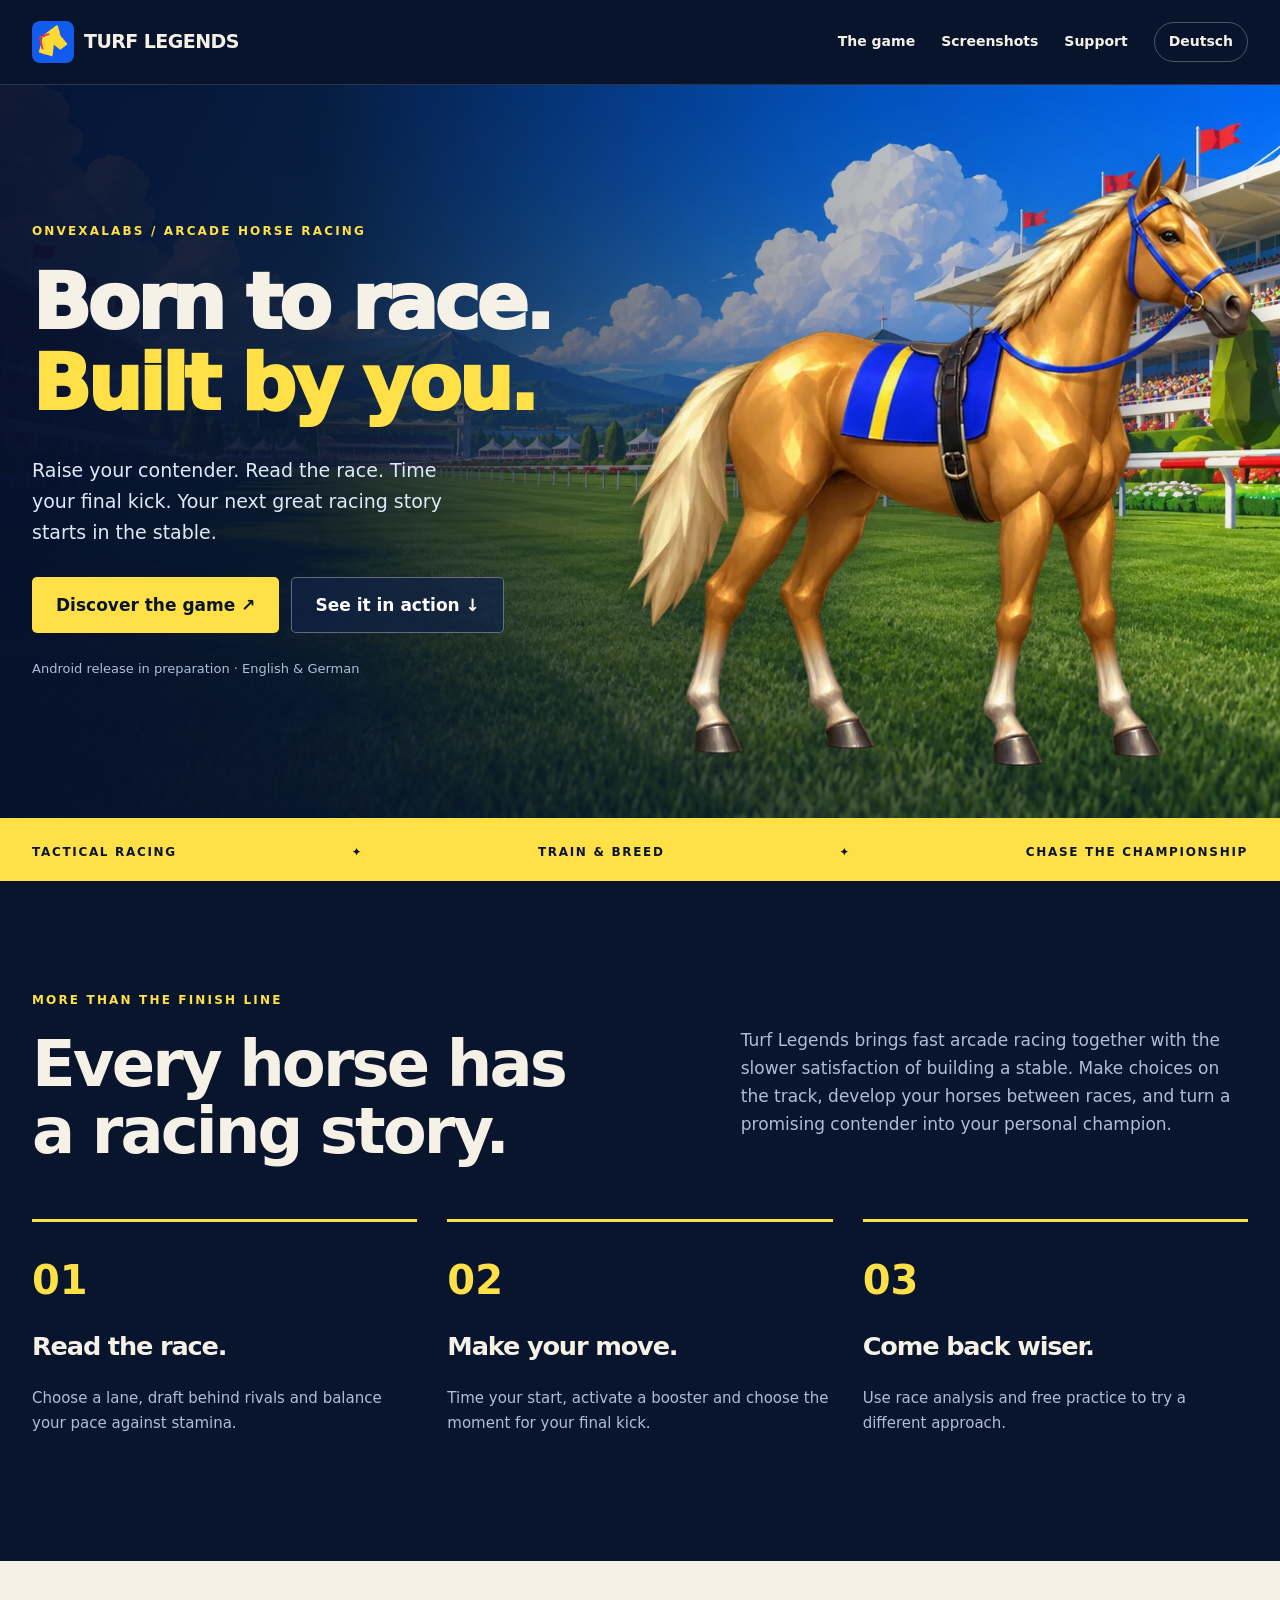
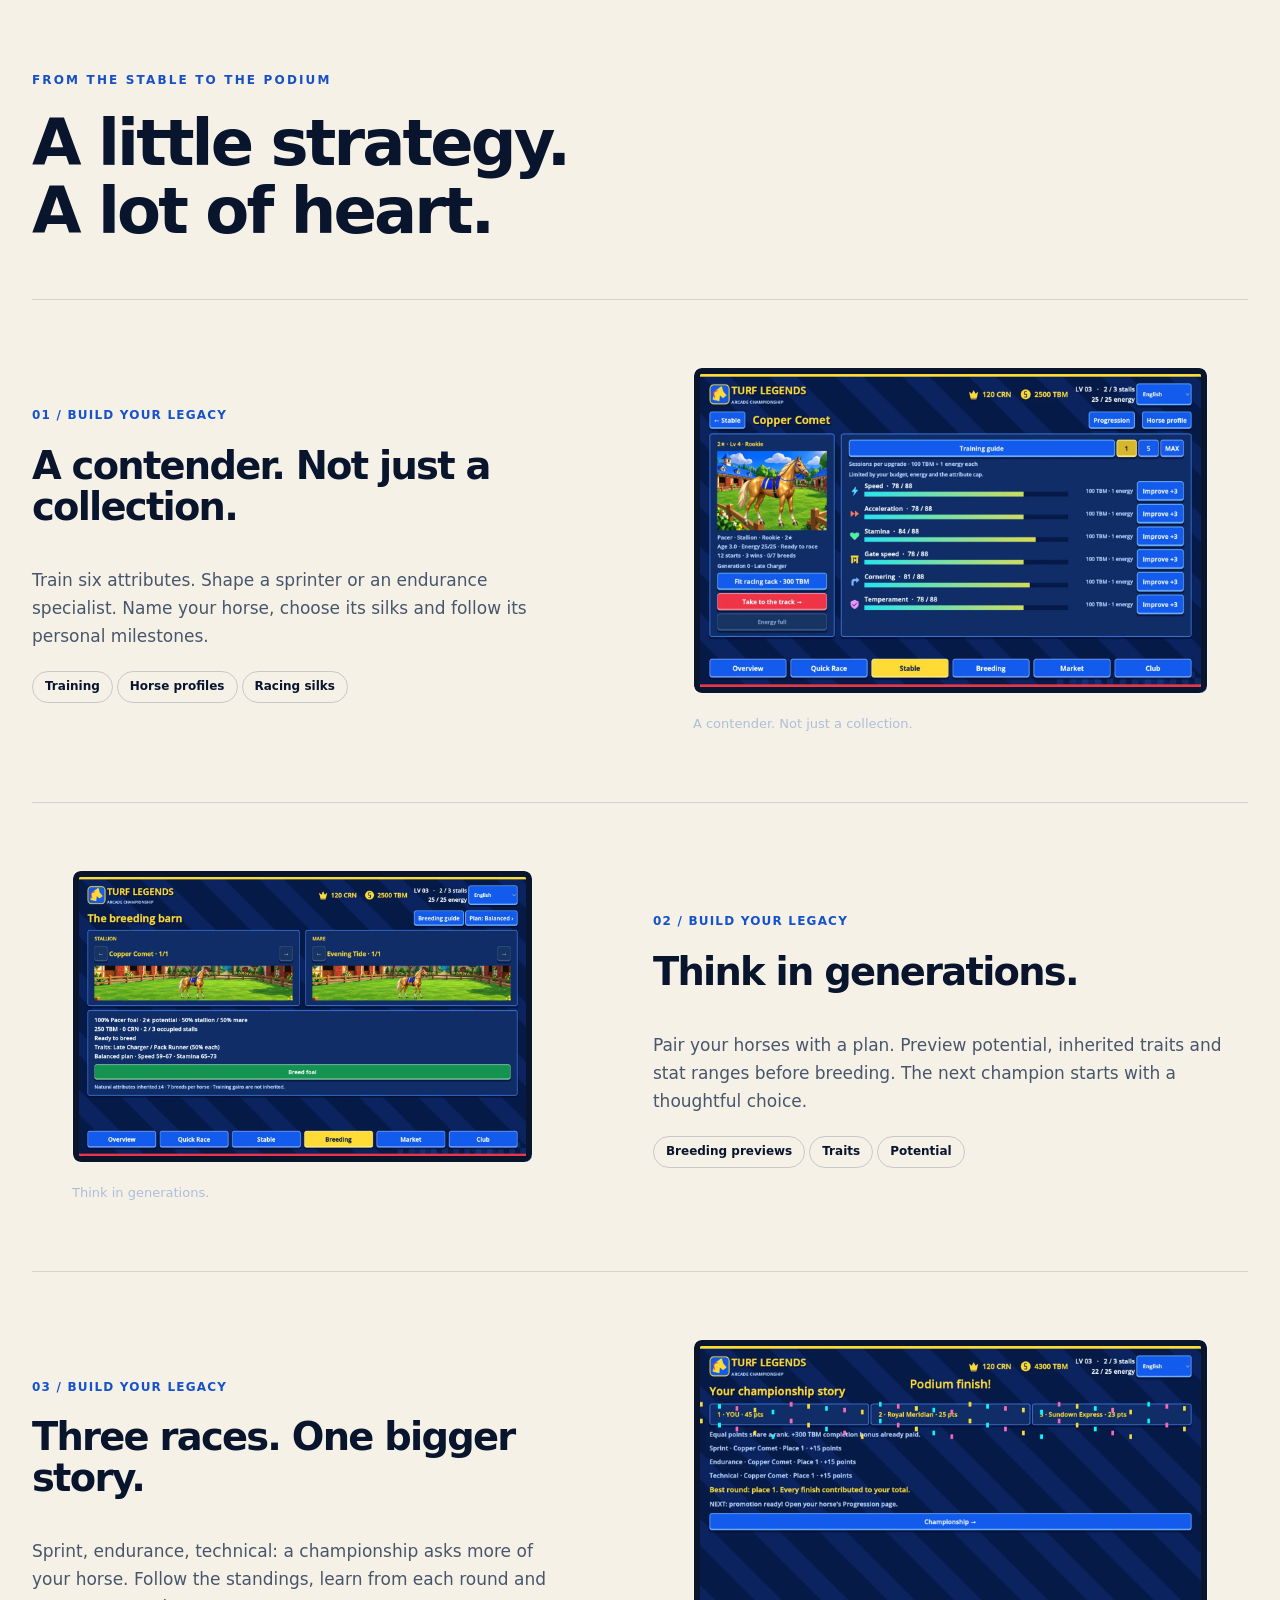
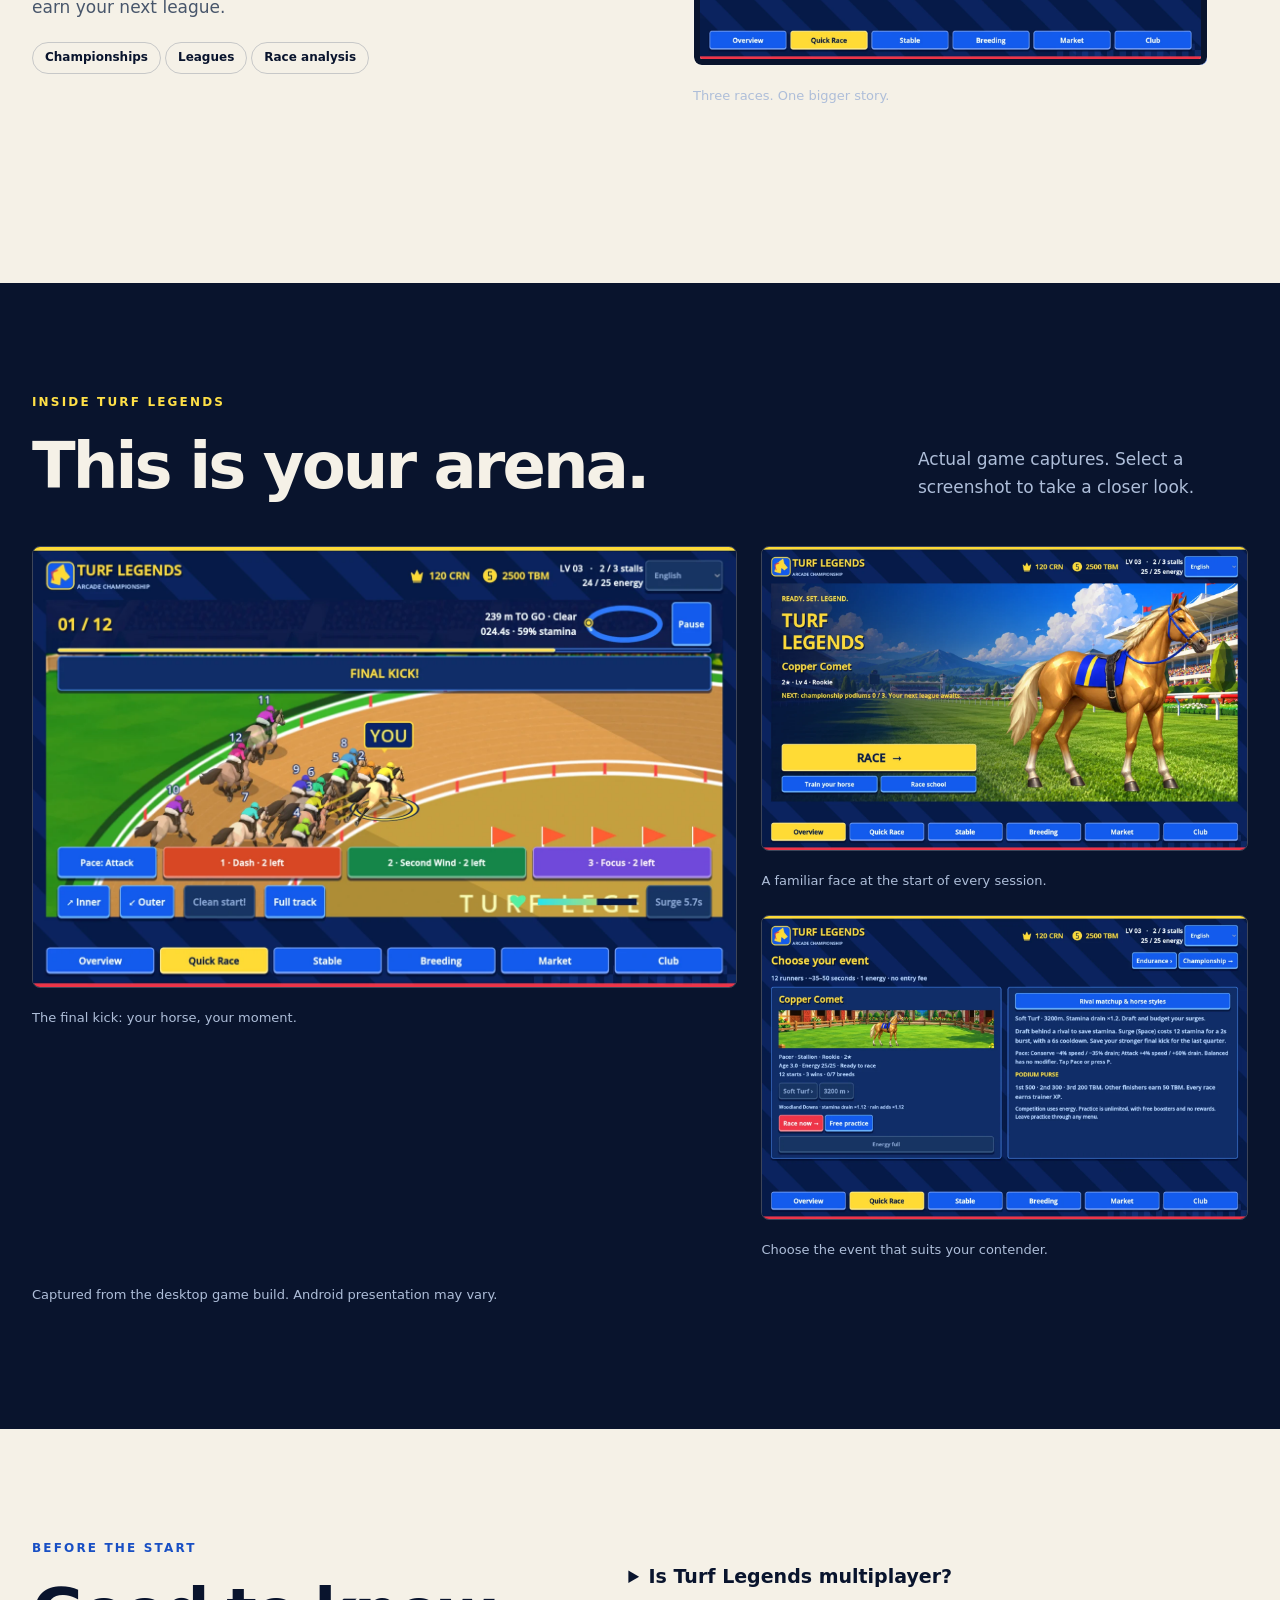
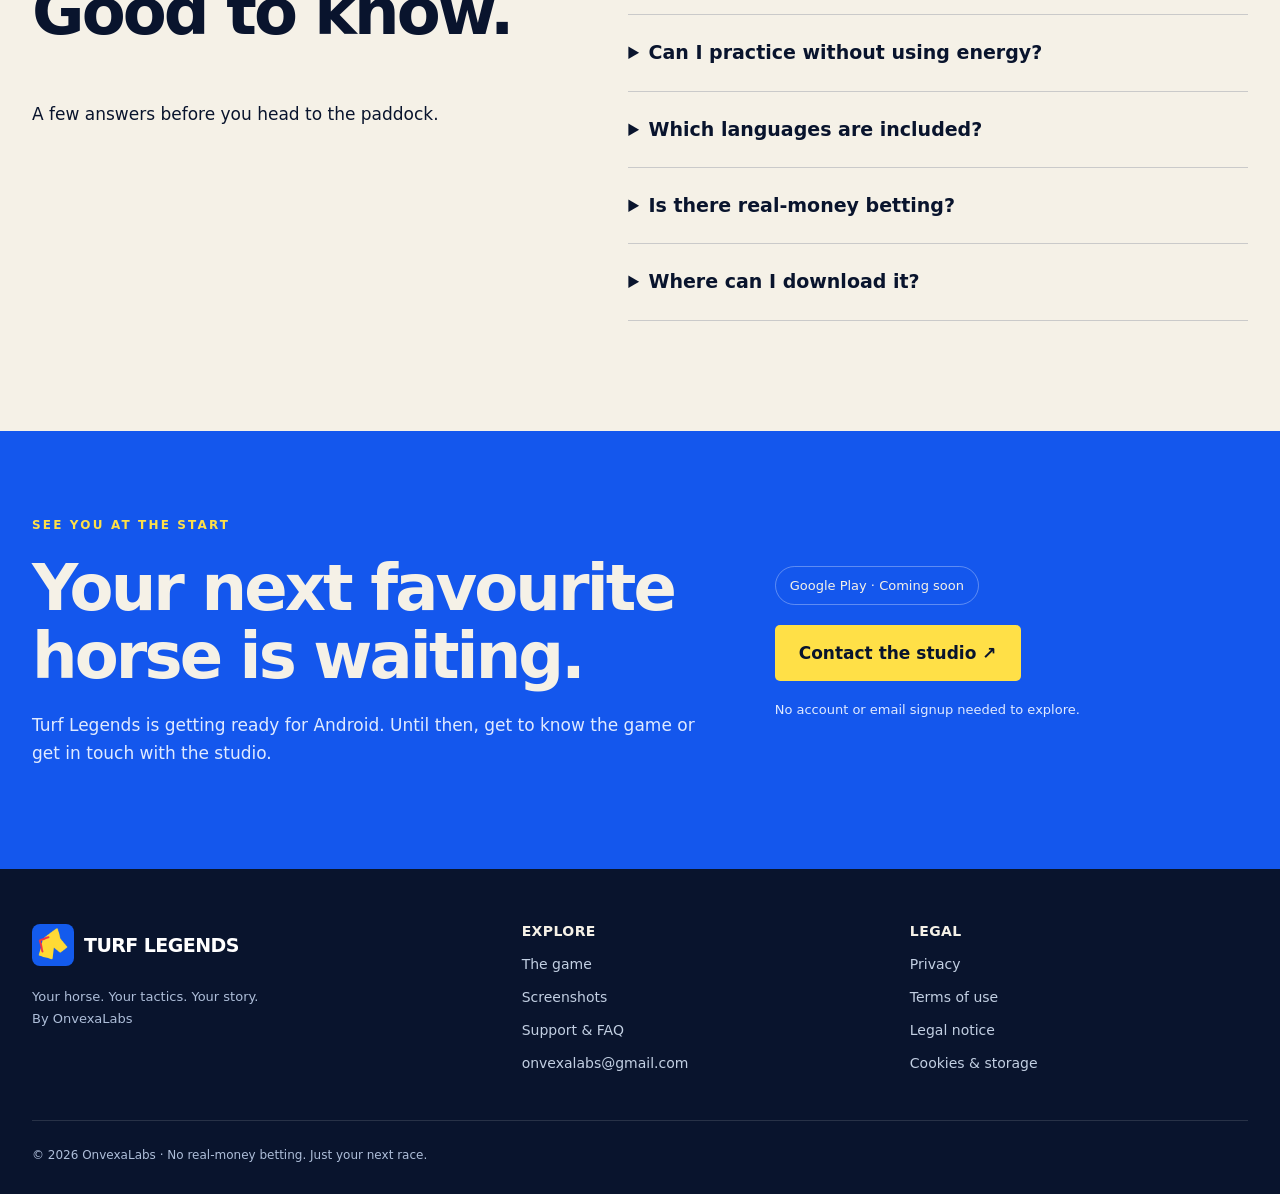
==== index.html @ 4f01134c "Build bilingual Turf Legends website and Austrian legal pages" ====
<!doctype html><html lang="en"><head><meta charset="utf-8"><meta name="viewport" content="width=device-width,initial-scale=1"><meta name="theme-color" content="#09142d"><meta name="description" content="Discover Turf Legends: tactical horse racing, training, breeding and championships. An Android game by OnvexaLabs."><meta name="referrer" content="strict-origin-when-cross-origin"><title>Your horse. Your racing story. · Turf Legends</title><link rel="canonical" href="https://onvexalabs-dev.github.io/turf-legends-page/index.html"><link rel="alternate" hreflang="en" href="https://onvexalabs-dev.github.io/turf-legends-page/index.html"><link rel="alternate" hreflang="de" href="https://onvexalabs-dev.github.io/turf-legends-page/de/index.html"><link rel="icon" href="assets/icon.png"><meta property="og:title" content="Your horse. Your racing story. · Turf Legends"><meta property="og:description" content="Discover Turf Legends: tactical horse racing, training, breeding and championships. An Android game by OnvexaLabs."><meta property="og:image" content="https://onvexalabs-dev.github.io/turf-legends-page/assets/cover.webp"><meta property="og:url" content="https://onvexalabs-dev.github.io/turf-legends-page/index.html"><meta property="og:type" content="website"><meta name="twitter:card" content="summary_large_image"><link rel="stylesheet" href="assets/site.css"><script src="assets/site.js" defer></script></head><body><a class="skip" href="#main">Skip to content</a><header class="top"><nav class="wrap nav" aria-label="Main navigation"><a class="brand" href="index.html"><img src="assets/icon.png" width="42" height="42" alt="">TURF LEGENDS</a><div class="links"><a class="desktop" href="index.html#game">The game</a><a class="desktop" href="index.html#screenshots">Screenshots</a><a class="support-nav" href="support.html">Support</a><a class="lang" href="de/index.html" lang="de" hreflang="de">Deutsch</a></div></nav></header><main id="main"><section class="hero"><div class="hero-horse" aria-hidden="true"></div><img class="hero-art" src="assets/hero.webp" width="1800" height="1100" fetchpriority="high" alt=""><div class="wrap"><span class="eyebrow">ONVEXALABS / ARCADE HORSE RACING</span><h1>Born to race.<br><em>Built by you.</em></h1><p>Raise your contender. Read the race. Time your final kick. Your next great racing story starts in the stable.</p><div class="actions"><a class="button" href="#game">Discover the game ↗</a><a class="button secondary" href="#screenshots">See it in action ↓</a></div><span class="small">Android release in preparation · English & German</span></div></section><div class="ticker"><div class="wrap"><span>TACTICAL RACING</span><span>✦</span><span>TRAIN & BREED</span><span>✦</span><span>CHASE THE CHAMPIONSHIP</span></div></div><section class="section" id="game"><div class="wrap"><div class="intro"><div><span class="eyebrow">MORE THAN THE FINISH LINE</span><h2>Every horse has<br>a racing story.</h2></div><p>Turf Legends brings fast arcade racing together with the slower satisfaction of building a stable. Make choices on the track, develop your horses between races, and turn a promising contender into your personal champion.</p></div><div class="journey"><article><b>01</b><h3>Read the race.</h3><p>Choose a lane, draft behind rivals and balance your pace against stamina.</p></article><article><b>02</b><h3>Make your move.</h3><p>Time your start, activate a booster and choose the moment for your final kick.</p></article><article><b>03</b><h3>Come back wiser.</h3><p>Use race analysis and free practice to try a different approach.</p></article></div></div></section><section class="section light"><div class="wrap"><span class="eyebrow">FROM THE STABLE TO THE PODIUM</span><h2>A little strategy.<br>A lot of heart.</h2><article class="feature-row"><div><span class="number">01 / BUILD YOUR LEGACY</span><h3>A contender. Not just a collection.</h3><p>Train six attributes. Shape a sprinter or an endurance specialist. Name your horse, choose its silks and follow its personal milestones.</p><span class="pill">Training</span><span class="pill">Horse profiles</span><span class="pill">Racing silks</span></div><div class="feature-image"><figure><button class="shot" aria-label="A contender. Not just a collection. — enlarge"><img src="assets/en-US-03-train-your-horse.webp" loading="lazy" width="1440" height="900" alt="A contender. Not just a collection."></button><figcaption>A contender. Not just a collection.</figcaption></figure></div></article><article class="feature-row"><div><span class="number">02 / BUILD YOUR LEGACY</span><h3>Think in generations.</h3><p>Pair your horses with a plan. Preview potential, inherited traits and stat ranges before breeding. The next champion starts with a thoughtful choice.</p><span class="pill">Breeding previews</span><span class="pill">Traits</span><span class="pill">Potential</span></div><div class="feature-image"><figure><button class="shot" aria-label="Think in generations. — enlarge"><img src="assets/en-US-04-breeding-preview.webp" loading="lazy" width="1440" height="900" alt="Think in generations."></button><figcaption>Think in generations.</figcaption></figure></div></article><article class="feature-row"><div><span class="number">03 / BUILD YOUR LEGACY</span><h3>Three races. One bigger story.</h3><p>Sprint, endurance, technical: a championship asks more of your horse. Follow the standings, learn from each round and earn your next league.</p><span class="pill">Championships</span><span class="pill">Leagues</span><span class="pill">Race analysis</span></div><div class="feature-image"><figure><button class="shot" aria-label="Three races. One bigger story. — enlarge"><img src="assets/en-US-08-championship-finale.webp" loading="lazy" width="1440" height="900" alt="Three races. One bigger story."></button><figcaption>Three races. One bigger story.</figcaption></figure></div></article></div></section><section class="section" id="screenshots"><div class="wrap"><div class="section-head"><div><span class="eyebrow">INSIDE TURF LEGENDS</span><h2>This is your arena.</h2></div><p>Actual game captures. Select a screenshot to take a closer look.</p></div><div class="gallery"><figure><button class="shot" aria-label="The final kick: your horse, your moment. — enlarge"><img src="assets/en-US-01-tactical-racing.webp" loading="lazy" width="1440" height="900" alt="The final kick: your horse, your moment."></button><figcaption>The final kick: your horse, your moment.</figcaption></figure><figure><button class="shot" aria-label="A familiar face at the start of every session. — enlarge"><img src="assets/en-US-02-your-contender.webp" loading="lazy" width="1440" height="900" alt="A familiar face at the start of every session."></button><figcaption>A familiar face at the start of every session.</figcaption></figure><figure><button class="shot" aria-label="Choose the event that suits your contender. — enlarge"><img src="assets/en-US-05-race-events.webp" loading="lazy" width="1440" height="900" alt="Choose the event that suits your contender."></button><figcaption>Choose the event that suits your contender.</figcaption></figure></div><p class="small" style="margin-top:24px">Captured from the desktop game build. Android presentation may vary.</p></div></section><section class="section light" id="faq"><div class="wrap faq-grid"><div><span class="eyebrow">BEFORE THE START</span><h2>Good to know.</h2><p>A few answers before you head to the paddock.</p></div><div><details><summary>Is Turf Legends multiplayer?</summary><p>It is a single-player game. You race against computer-controlled rivals with different racing styles.</p></details><details><summary>Can I practice without using energy?</summary><p>Yes. Free practice lets you experiment without spending career energy. Practice does not award career rewards.</p></details><details><summary>Which languages are included?</summary><p>English and German. The game follows your device language where supported, and you can change it manually.</p></details><details><summary>Is there real-money betting?</summary><p>No. The racing and progression systems do not offer real-money betting or cash prizes.</p></details><details><summary>Where can I download it?</summary><p>The Google Play release is being prepared. A verified download link will appear here when it is available.</p></details></div></div></section><section class="cta"><div class="wrap"><div><span class="eyebrow">SEE YOU AT THE START</span><h2>Your next favourite<br>horse is waiting.</h2><p>Turf Legends is getting ready for Android. Until then, get to know the game or get in touch with the studio.</p></div><div><span class="availability">Google Play · Coming soon</span><br><a class="button" href="support.html">Contact the studio ↗</a><p class="small" style="margin-top:18px">No account or email signup needed to explore.</p></div></div></section><dialog aria-label="Screenshot preview"><button type="button">Close ✕</button><img alt=""></dialog></main><footer class="footer"><div class="wrap"><div class="footer-grid"><div><a class="brand" href="index.html"><img src="assets/icon.png" width="42" height="42" alt="">TURF LEGENDS</a><p class="small">Your horse. Your tactics. Your story.<br>By OnvexaLabs</p></div><div><h3>EXPLORE</h3><a href="index.html#game">The game</a><a href="index.html#screenshots">Screenshots</a><a href="support.html">Support & FAQ</a><a href="mailto:onvexalabs@gmail.com">onvexalabs@gmail.com</a></div><div><h3>LEGAL</h3><a href="privacy.html">Privacy</a><a href="terms.html">Terms of use</a><a href="legal.html">Legal notice</a><a href="cookies.html">Cookies & storage</a></div></div><div class="bottom">© 2026 OnvexaLabs · No real-money betting. Just your next race.</div></div></footer></body></html>
---- assets/site.css ----
@charset "UTF-8";
:root{--ink:#09142d;--navy:#10234b;--blue:#1457ed;--yellow:#ffe047;--paper:#f5f1e7;--muted:#aebed9}*{box-sizing:border-box}html{scroll-behavior:smooth;scroll-padding-top:100px}body{margin:0;background:var(--ink);color:var(--paper);font:17px/1.65 system-ui,-apple-system,Segoe UI,sans-serif}a{color:inherit;text-underline-offset:5px}button,a,input{touch-action:manipulation}button{font:inherit}a:focus-visible,button:focus-visible,summary:focus-visible{outline:3px solid var(--yellow);outline-offset:5px}img{display:block;max-width:100%;height:auto}h1,h2,h3,p{margin-top:0}h1,h2,h3{line-height:1.06;letter-spacing:-.045em}h1{font-size:clamp(3.8rem,8vw,7.4rem);font-weight:950;max-width:760px;margin-bottom:30px}h2{font-size:clamp(2.4rem,5vw,4.5rem);font-weight:900}h3{font-size:1.6rem}p{max-width:65ch}.wrap{width:min(1240px,calc(100% - 64px));margin:auto}.skip{position:fixed;top:-100px;left:20px;z-index:99;background:var(--yellow);color:var(--ink);padding:12px}.skip:focus{top:12px}.top{position:sticky;top:0;z-index:10;background:#09142df5;border-bottom:1px solid #ffffff24;backdrop-filter:blur(12px)}.nav{min-height:84px;display:flex;align-items:center;justify-content:space-between;gap:24px}.brand{display:flex;align-items:center;gap:10px;text-decoration:none;font-size:19px;font-weight:900;letter-spacing:-.03em;white-space:nowrap}.brand img{width:42px;height:42px;border-radius:8px}.links{display:flex;gap:26px;align-items:center;font-size:14px;font-weight:700}.links a{text-decoration:none}.links a:hover{color:var(--yellow)}.lang{border:1px solid #ffffff45;border-radius:100px;padding:7px 14px}.eyebrow{text-transform:uppercase;letter-spacing:.18em;font-size:12px;font-weight:800;color:var(--yellow);display:block;margin-bottom:20px}.hero{position:relative;min-height:740px;display:flex;align-items:center;overflow:hidden;border-bottom:7px solid var(--yellow)}.hero-art{position:absolute;inset:0;width:100%;height:100%;object-fit:cover;object-position:68% center}.hero:after{content:"";position:absolute;inset:0;background:linear-gradient(90deg,#06102cf5 0%,#07142ce6 25%,#07142c50 65%,#07142c05),linear-gradient(0deg,#07142c90,transparent 40%)}.hero .wrap{position:relative;z-index:1;padding-block:90px}.hero p{max-width:440px;font-size:19px;color:#e0e9fa}.hero em{color:var(--yellow);font-style:normal}.actions{display:flex;flex-wrap:wrap;gap:12px;margin:28px 0 20px}.button{display:inline-flex;align-items:center;justify-content:center;gap:20px;min-height:52px;padding:13px 23px;font-weight:800;text-decoration:none;border:1px solid transparent;border-radius:5px;background:var(--yellow);color:var(--ink)}.button.secondary{background:#112346bd;border-color:#ffffff55;color:white}.button:hover{transform:translateY(-2px)}.small{font-size:13px;color:var(--muted)}.ticker{background:var(--yellow);color:var(--ink);padding:18px 0;font-size:12px;letter-spacing:.14em;font-weight:900}.ticker .wrap{display:flex;flex-wrap:wrap;justify-content:space-between;gap:12px}.section{padding:110px 0}.intro{display:grid;grid-template-columns:1.2fr 1fr;gap:100px;align-items:start}.intro p{color:var(--muted);padding-top:35px}.light{background:var(--paper);color:var(--ink)}.light .eyebrow{color:#184fc4}.light .small{color:#4d5c71}.section-head{display:flex;gap:30px;justify-content:space-between;align-items:end;margin-bottom:45px}.section-head h2{margin-bottom:0}.section-head p{max-width:330px;margin:0;color:#aebed9}.gallery{display:grid;grid-template-columns:1.45fr 1fr;gap:24px;align-items:start}.gallery figure{margin:0}.gallery figure:first-child{grid-row:span 2}.shot{width:100%;border:1px solid #ffffff36;background:transparent;padding:0;cursor:zoom-in;overflow:hidden;border-radius:8px}.shot img{transition:transform .3s}.shot:hover img{transform:scale(1.025)}figcaption{font-size:13px;color:var(--muted);padding-top:12px}.feature-row{display:grid;grid-template-columns:1fr 1.1fr;gap:80px;align-items:center;padding:50px 0;border-top:1px solid #10234b25}.feature-row:nth-child(even) .feature-image{order:-1}.feature-row h3{font-size:clamp(2rem,3vw,3rem)}.feature-row img{border:6px solid var(--ink);border-radius:8px;box-shadow:15px 15px 0 #1457ed}.number{display:inline-block;font-size:12px;font-weight:800;letter-spacing:.1em;margin-bottom:20px;color:#1652c9}.feature-row p{color:#48566b}.pill{display:inline-block;border:1px solid #10234b33;border-radius:30px;padding:5px 12px;margin:4px 4px 0 0;font-size:12px;font-weight:700}.journey{display:grid;grid-template-columns:repeat(3,1fr);gap:30px}.journey article{border-top:3px solid var(--yellow);padding-top:25px}.journey b{color:var(--yellow);font-size:40px}.journey h3{margin-top:20px}.journey p{color:var(--muted);font-size:15px}.faq-grid{display:grid;grid-template-columns:1fr 1.2fr;gap:80px}details{border-bottom:1px solid #10234b30;padding:22px 0}summary{font-size:19px;font-weight:750;cursor:pointer}details p{margin:18px 0 0;color:#46566e}.cta{background:var(--blue);padding:85px 0}.cta .wrap{display:grid;grid-template-columns:1.4fr 1fr;gap:80px;align-items:center}.cta h2{margin-bottom:20px}.cta p{color:#e0eaff}.footer{padding:55px 0 28px}.footer-grid{display:grid;grid-template-columns:1.3fr 1fr 1fr;gap:50px}.footer h3{font-size:14px;letter-spacing:.03em}.footer a{display:block;font-size:14px;margin-bottom:10px;color:#c2cfe2;text-decoration:none}.footer .brand{color:white;font-size:19px;display:flex}.footer .small{margin-top:20px}.bottom{border-top:1px solid #ffffff20;margin-top:35px;padding-top:25px;font-size:12px;color:var(--muted)}.legal{max-width:800px;margin:auto;padding:75px 0 110px}.legal h1{font-size:clamp(2.7rem,6vw,4.6rem)}.legal h2{font-size:25px;margin-top:40px;letter-spacing:-.02em}.legal p,.legal li{color:#c5d1e5}.legal a{color:#ffe047}.notice{padding:20px;border-left:4px solid var(--yellow);background:#ffe04712;margin:25px 0}.notice p{margin:0}.legal ul{padding-left:24px}dialog{border:1px solid #6780aa;padding:16px;background:var(--ink);color:white;max-width:min(1200px,95vw);max-height:94vh;border-radius:8px}dialog::backdrop{background:#000c}dialog img{max-height:78vh;margin:auto}dialog button{float:right;border:1px solid #ffffff60;background:var(--ink);color:white;padding:8px 18px;margin-bottom:10px;cursor:pointer}body:has(dialog[open]){overflow:hidden}.legal-nav{display:flex;flex-wrap:wrap;gap:16px;font-size:13px}.availability{font-size:13px;border:1px solid #ffffff50;padding:8px 14px;border-radius:100px;display:inline-block;margin-bottom:20px}
@media(max-width:850px){.wrap{width:calc(100% - 36px)}.links{gap:15px}.links .desktop{display:none}.hero{min-height:690px}.hero-art{object-position:65%}.hero:after{background:linear-gradient(90deg,#06102cf0,#07142c85),linear-gradient(0deg,#07142ce0,transparent)}h1{font-size:clamp(3.4rem,12vw,5.7rem)}.section{padding:70px 0}.intro,.faq-grid,.cta .wrap{grid-template-columns:1fr;gap:24px}.intro p{padding:0}.feature-row{gap:35px}.journey{gap:20px}.section-head{display:block}.section-head p{margin-top:20px}.footer-grid{gap:25px}.hero p{font-size:17px}}@media(max-width:580px){.nav{min-height:72px;gap:10px}.brand{font-size:16px}.brand img{width:34px;height:34px}.links{gap:10px;font-size:12px}.links .support-nav{display:none}.hero .wrap{padding-block:70px}.gallery,.feature-row,.journey,.footer-grid{grid-template-columns:1fr}.gallery figure:first-child{grid-row:auto}.feature-row:nth-child(even) .feature-image{order:0}.feature-row{gap:30px;padding:35px 0}.feature-row img{box-shadow:7px 7px 0 #1457ed}.journey{gap:35px}.ticker .wrap{justify-content:center;font-size:10px;gap:16px}.legal{padding-top:45px}.cta{padding:60px 0}.footer-grid{gap:30px}.hero{min-height:650px}.hero h1{font-size:3.6rem}.hero p{max-width:30ch}}@media(prefers-reduced-motion:reduce){html{scroll-behavior:auto}*,*:before,*:after{transition:none!important;animation:none!important}}

.hero-horse{position:absolute;z-index:1;right:2%;bottom:35px;width:min(52vw,690px);aspect-ratio:1;background:url(horses.webp) 0 100%/200% 200% no-repeat;filter:drop-shadow(0 25px 20px #06102c60);pointer-events:none}.hero .wrap{z-index:2}.hero h1{max-width:650px}.hero p{max-width:410px}@media(max-width:1100px) and (min-width:851px){.hero-horse{right:-7%;width:58vw;opacity:.85}.hero h1{font-size:5.5rem;max-width:580px}}@media(max-width:850px){.hero-horse{width:430px;right:-130px;bottom:15px;opacity:.35}}@media(max-width:580px){.hero-horse{width:360px;right:-110px;bottom:15px;opacity:.27}.hero h1{font-size:clamp(2.8rem,12vw,3.6rem)}}

@media(min-width:851px){.hero h1{font-size:clamp(4rem,6vw,6rem);max-width:700px}.hero{min-height:740px}.hero-horse{width:min(50vw,650px)}}
.legal h1,.legal h2,.legal p,.legal a{overflow-wrap:anywhere;hyphens:auto}.feature-row>*{min-width:0}
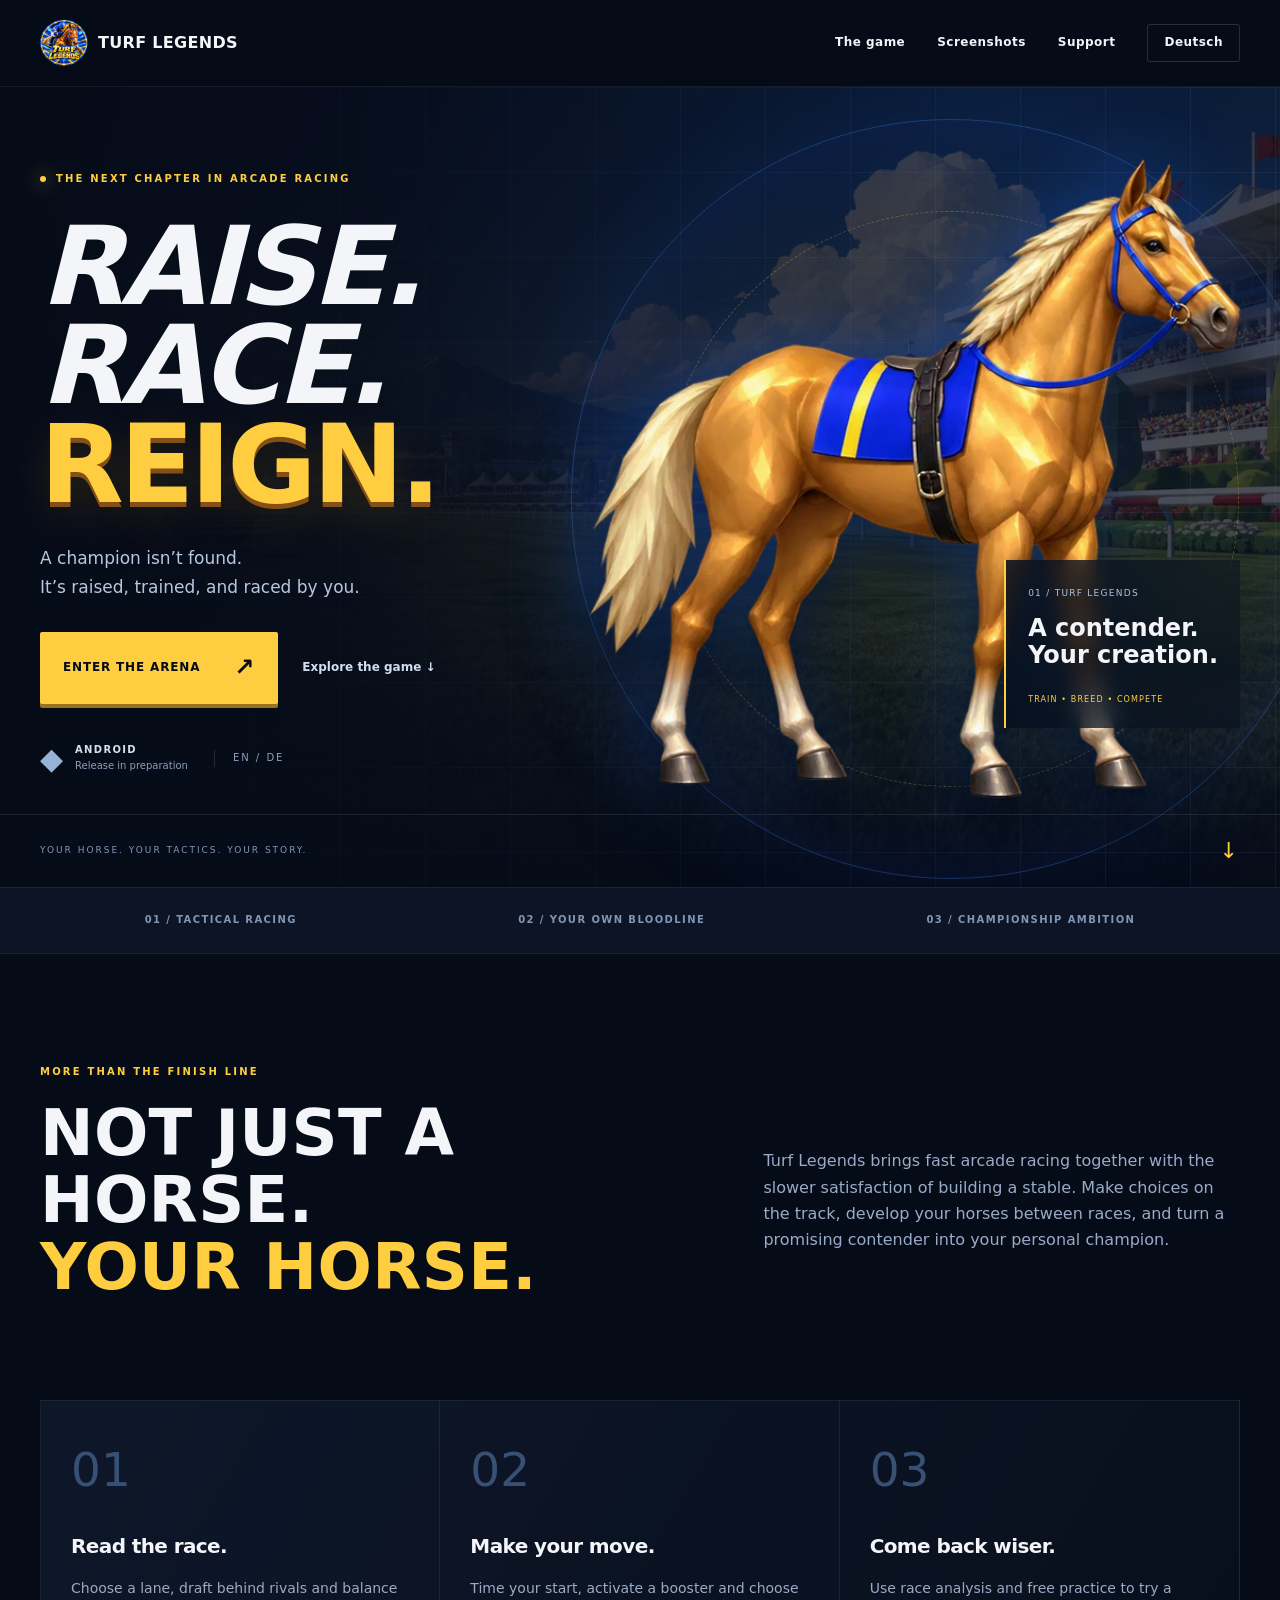
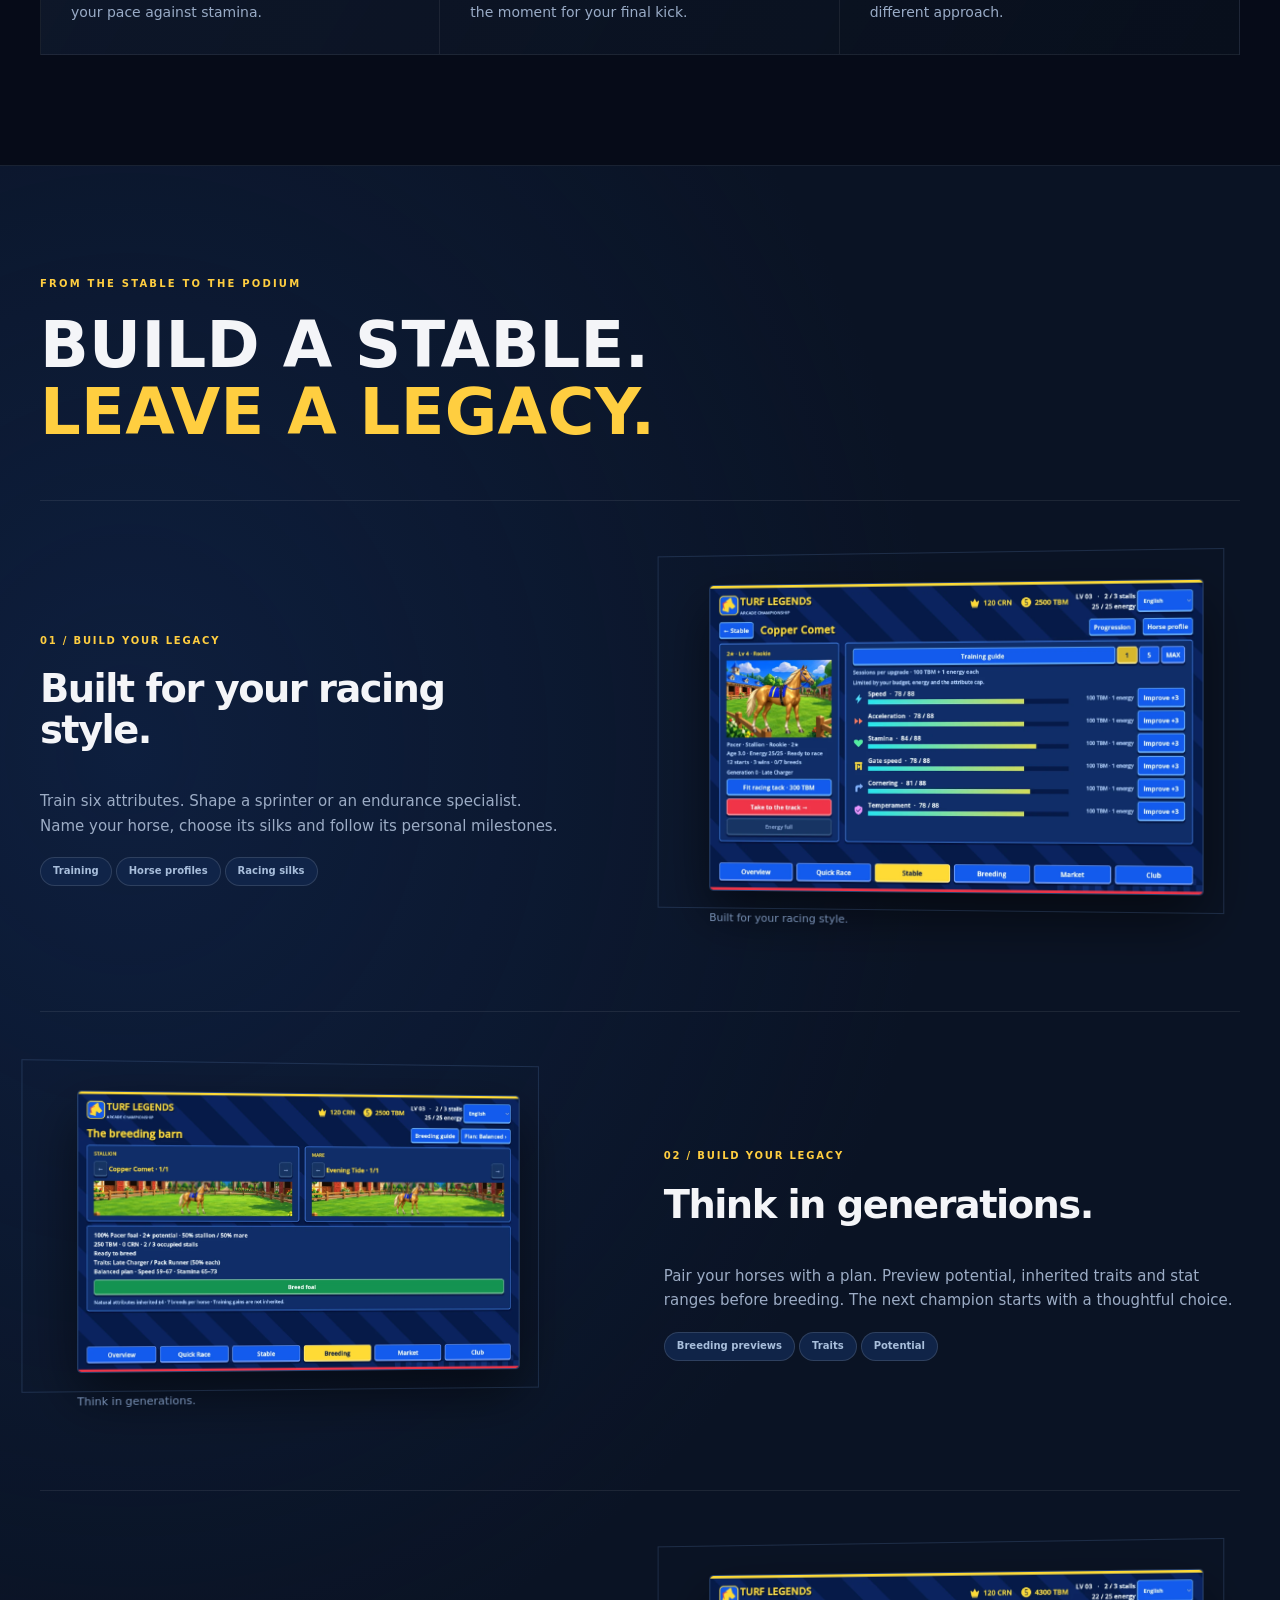
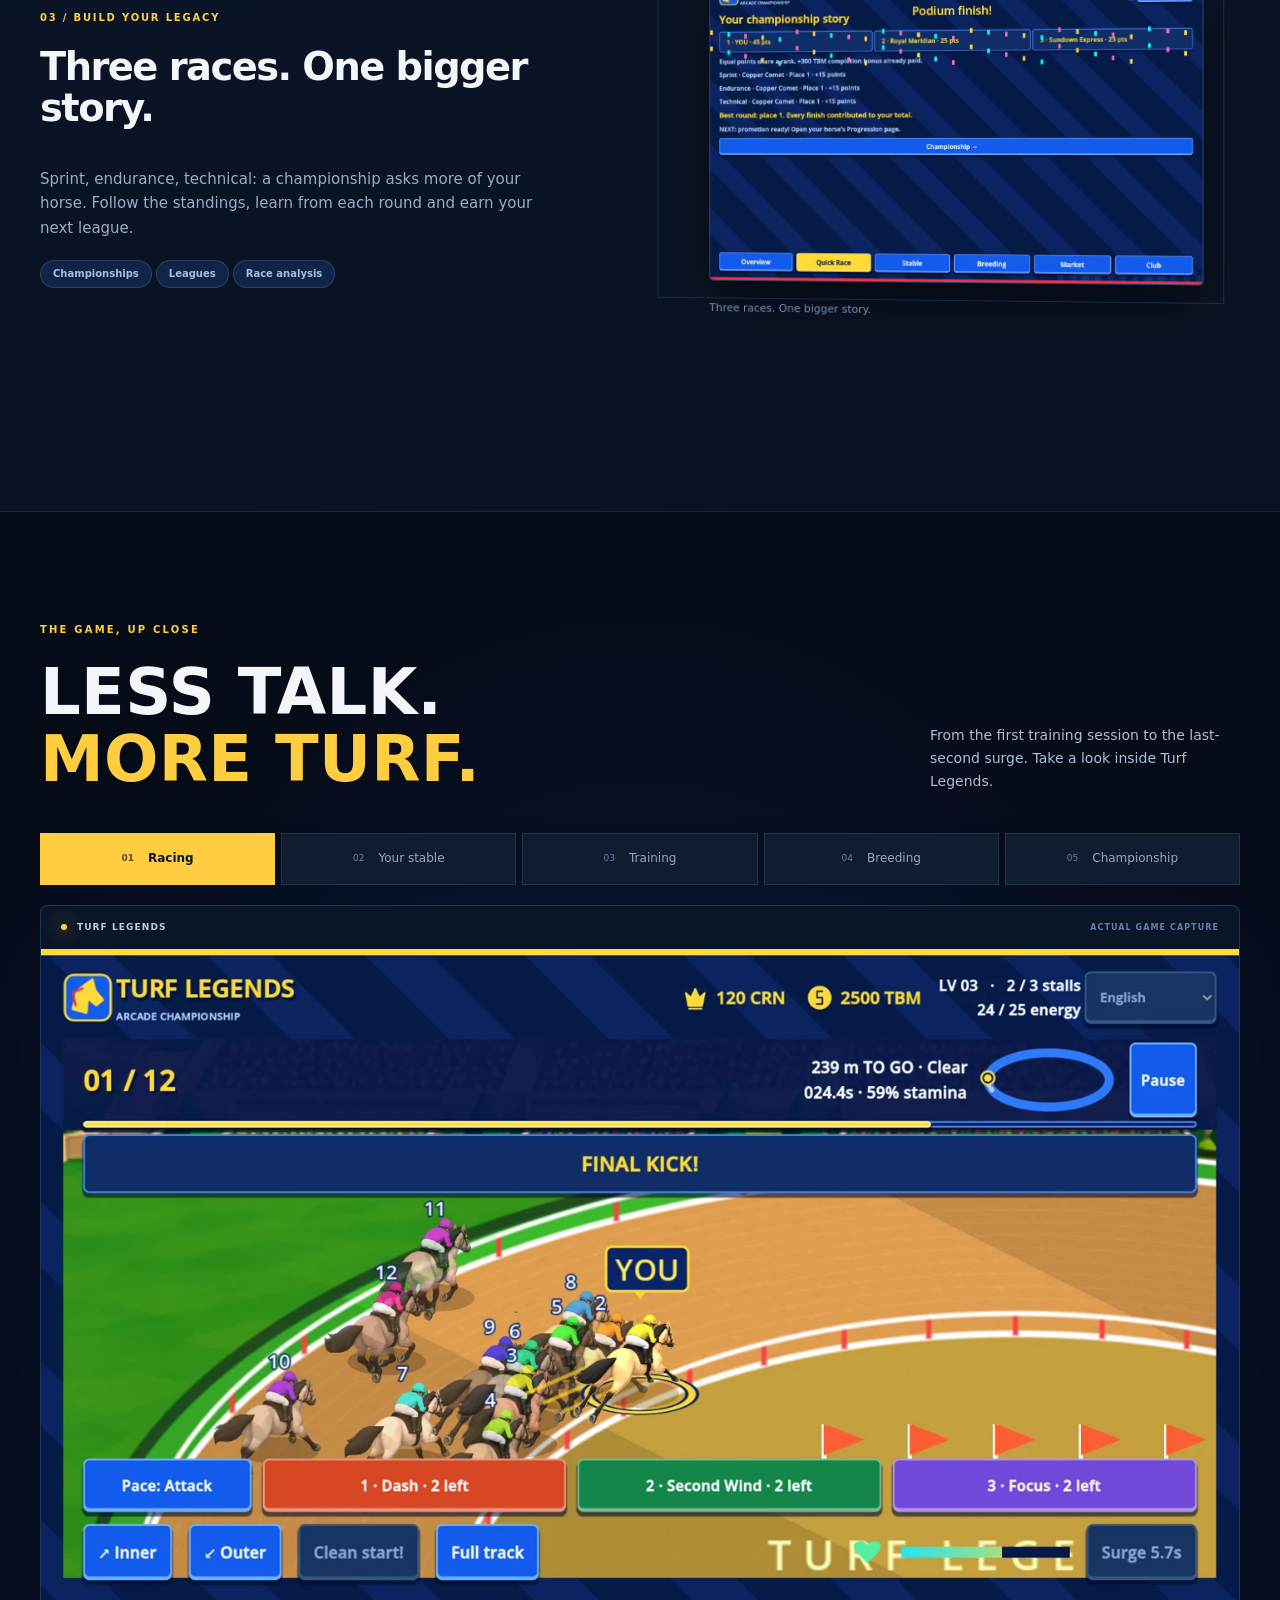
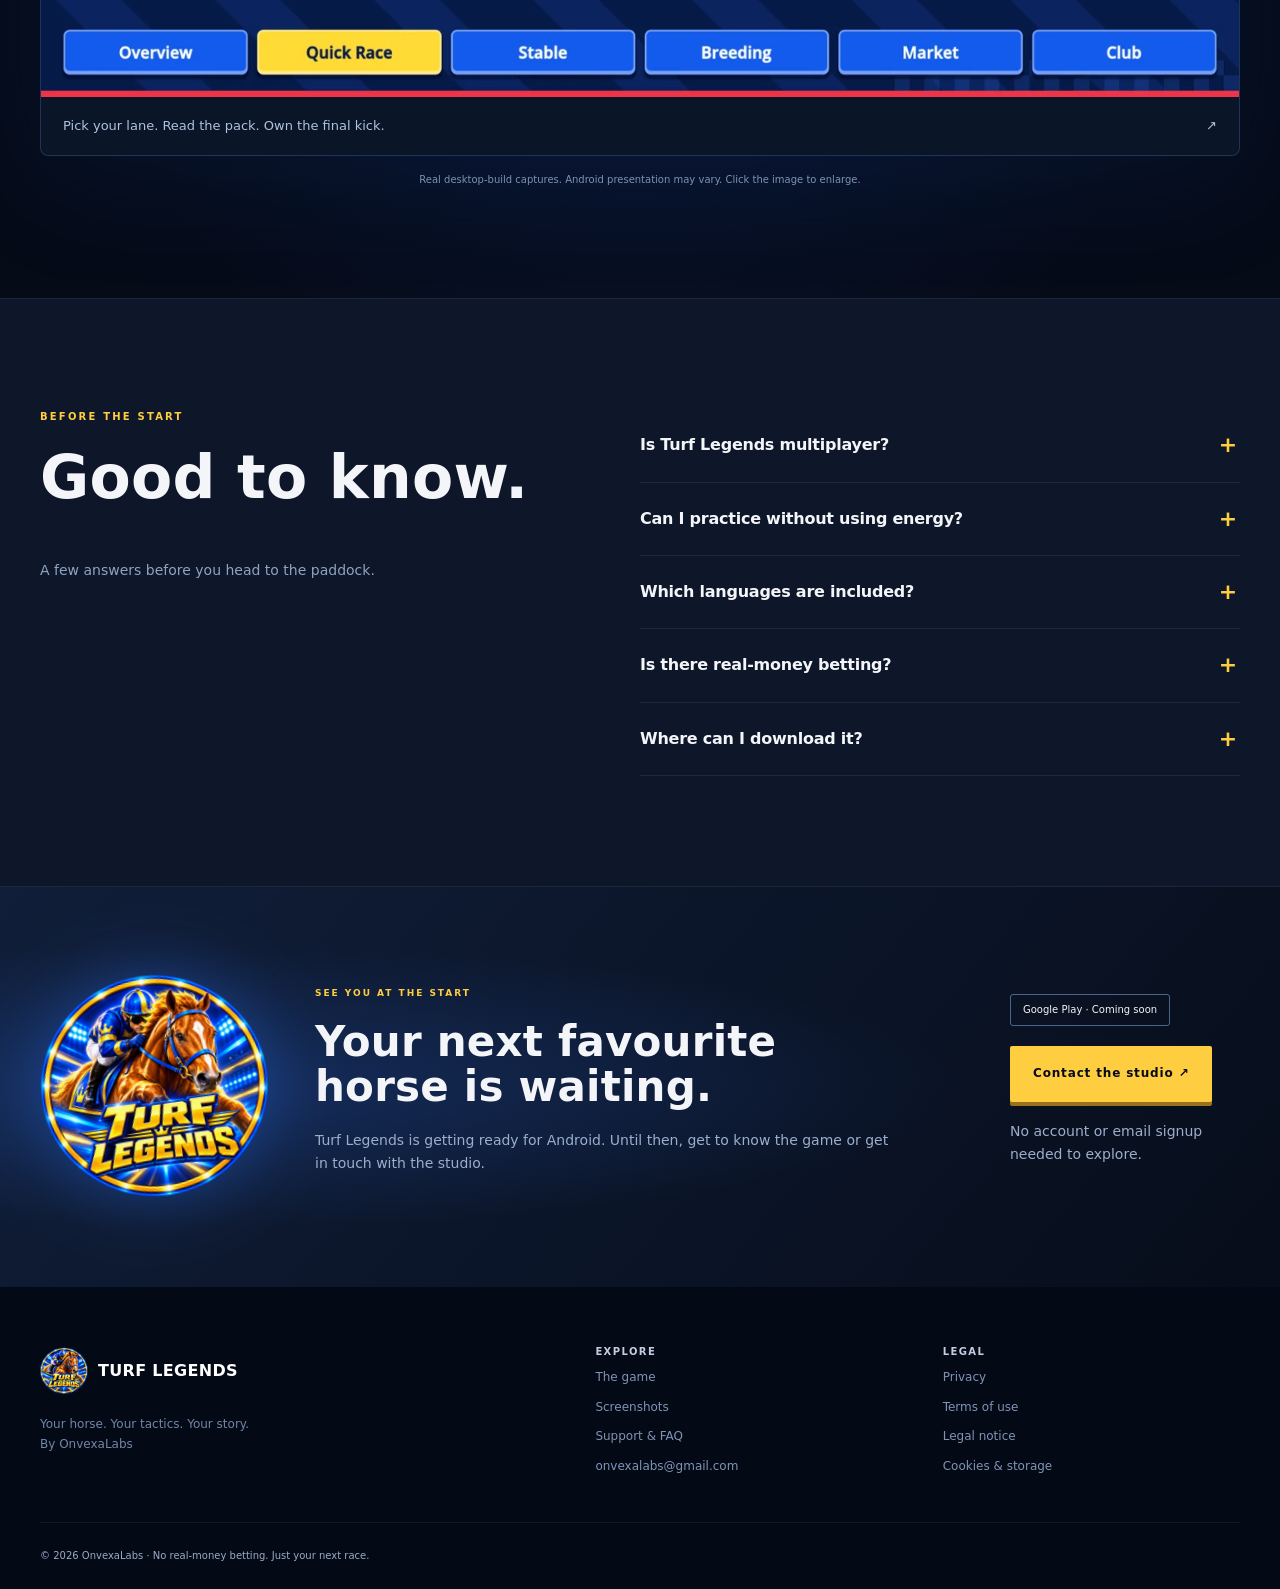
==== commit 8a6a7d00: "Redesign site with arcade hero and interactive showcase" ====
--- a/index.html
+++ b/index.html
@@ -1 +1 @@
-<!doctype html><html lang="en"><head><meta charset="utf-8"><meta name="viewport" content="width=device-width,initial-scale=1"><meta name="theme-color" content="#09142d"><meta name="description" content="Discover Turf Legends: tactical horse racing, training, breeding and championships. An Android game by OnvexaLabs."><meta name="referrer" content="strict-origin-when-cross-origin"><title>Your horse. Your racing story. · Turf Legends</title><link rel="canonical" href="https://onvexalabs-dev.github.io/turf-legends-page/index.html"><link rel="alternate" hreflang="en" href="https://onvexalabs-dev.github.io/turf-legends-page/index.html"><link rel="alternate" hreflang="de" href="https://onvexalabs-dev.github.io/turf-legends-page/de/index.html"><link rel="icon" href="assets/icon.png"><meta property="og:title" content="Your horse. Your racing story. · Turf Legends"><meta property="og:description" content="Discover Turf Legends: tactical horse racing, training, breeding and championships. An Android game by OnvexaLabs."><meta property="og:image" content="https://onvexalabs-dev.github.io/turf-legends-page/assets/cover.webp"><meta property="og:url" content="https://onvexalabs-dev.github.io/turf-legends-page/index.html"><meta property="og:type" content="website"><meta name="twitter:card" content="summary_large_image"><link rel="stylesheet" href="assets/site.css"><script src="assets/site.js" defer></script></head><body><a class="skip" href="#main">Skip to content</a><header class="top"><nav class="wrap nav" aria-label="Main navigation"><a class="brand" href="index.html"><img src="assets/icon.png" width="42" height="42" alt="">TURF LEGENDS</a><div class="links"><a class="desktop" href="index.html#game">The game</a><a class="desktop" href="index.html#screenshots">Screenshots</a><a class="support-nav" href="support.html">Support</a><a class="lang" href="de/index.html" lang="de" hreflang="de">Deutsch</a></div></nav></header><main id="main"><section class="hero"><div class="hero-horse" aria-hidden="true"></div><img class="hero-art" src="assets/hero.webp" width="1800" height="1100" fetchpriority="high" alt=""><div class="wrap"><span class="eyebrow">ONVEXALABS / ARCADE HORSE RACING</span><h1>Born to race.<br><em>Built by you.</em></h1><p>Raise your contender. Read the race. Time your final kick. Your next great racing story starts in the stable.</p><div class="actions"><a class="button" href="#game">Discover the game ↗</a><a class="button secondary" href="#screenshots">See it in action ↓</a></div><span class="small">Android release in preparation · English & German</span></div></section><div class="ticker"><div class="wrap"><span>TACTICAL RACING</span><span>✦</span><span>TRAIN & BREED</span><span>✦</span><span>CHASE THE CHAMPIONSHIP</span></div></div><section class="section" id="game"><div class="wrap"><div class="intro"><div><span class="eyebrow">MORE THAN THE FINISH LINE</span><h2>Every horse has<br>a racing story.</h2></div><p>Turf Legends brings fast arcade racing together with the slower satisfaction of building a stable. Make choices on the track, develop your horses between races, and turn a promising contender into your personal champion.</p></div><div class="journey"><article><b>01</b><h3>Read the race.</h3><p>Choose a lane, draft behind rivals and balance your pace against stamina.</p></article><article><b>02</b><h3>Make your move.</h3><p>Time your start, activate a booster and choose the moment for your final kick.</p></article><article><b>03</b><h3>Come back wiser.</h3><p>Use race analysis and free practice to try a different approach.</p></article></div></div></section><section class="section light"><div class="wrap"><span class="eyebrow">FROM THE STABLE TO THE PODIUM</span><h2>A little strategy.<br>A lot of heart.</h2><article class="feature-row"><div><span class="number">01 / BUILD YOUR LEGACY</span><h3>A contender. Not just a collection.</h3><p>Train six attributes. Shape a sprinter or an endurance specialist. Name your horse, choose its silks and follow its personal milestones.</p><span class="pill">Training</span><span class="pill">Horse profiles</span><span class="pill">Racing silks</span></div><div class="feature-image"><figure><button class="shot" aria-label="A contender. Not just a collection. — enlarge"><img src="assets/en-US-03-train-your-horse.webp" loading="lazy" width="1440" height="900" alt="A contender. Not just a collection."></button><figcaption>A contender. Not just a collection.</figcaption></figure></div></article><article class="feature-row"><div><span class="number">02 / BUILD YOUR LEGACY</span><h3>Think in generations.</h3><p>Pair your horses with a plan. Preview potential, inherited traits and stat ranges before breeding. The next champion starts with a thoughtful choice.</p><span class="pill">Breeding previews</span><span class="pill">Traits</span><span class="pill">Potential</span></div><div class="feature-image"><figure><button class="shot" aria-label="Think in generations. — enlarge"><img src="assets/en-US-04-breeding-preview.webp" loading="lazy" width="1440" height="900" alt="Think in generations."></button><figcaption>Think in generations.</figcaption></figure></div></article><article class="feature-row"><div><span class="number">03 / BUILD YOUR LEGACY</span><h3>Three races. One bigger story.</h3><p>Sprint, endurance, technical: a championship asks more of your horse. Follow the standings, learn from each round and earn your next league.</p><span class="pill">Championships</span><span class="pill">Leagues</span><span class="pill">Race analysis</span></div><div class="feature-image"><figure><button class="shot" aria-label="Three races. One bigger story. — enlarge"><img src="assets/en-US-08-championship-finale.webp" loading="lazy" width="1440" height="900" alt="Three races. One bigger story."></button><figcaption>Three races. One bigger story.</figcaption></figure></div></article></div></section><section class="section" id="screenshots"><div class="wrap"><div class="section-head"><div><span class="eyebrow">INSIDE TURF LEGENDS</span><h2>This is your arena.</h2></div><p>Actual game captures. Select a screenshot to take a closer look.</p></div><div class="gallery"><figure><button class="shot" aria-label="The final kick: your horse, your moment. — enlarge"><img src="assets/en-US-01-tactical-racing.webp" loading="lazy" width="1440" height="900" alt="The final kick: your horse, your moment."></button><figcaption>The final kick: your horse, your moment.</figcaption></figure><figure><button class="shot" aria-label="A familiar face at the start of every session. — enlarge"><img src="assets/en-US-02-your-contender.webp" loading="lazy" width="1440" height="900" alt="A familiar face at the start of every session."></button><figcaption>A familiar face at the start of every session.</figcaption></figure><figure><button class="shot" aria-label="Choose the event that suits your contender. — enlarge"><img src="assets/en-US-05-race-events.webp" loading="lazy" width="1440" height="900" alt="Choose the event that suits your contender."></button><figcaption>Choose the event that suits your contender.</figcaption></figure></div><p class="small" style="margin-top:24px">Captured from the desktop game build. Android presentation may vary.</p></div></section><section class="section light" id="faq"><div class="wrap faq-grid"><div><span class="eyebrow">BEFORE THE START</span><h2>Good to know.</h2><p>A few answers before you head to the paddock.</p></div><div><details><summary>Is Turf Legends multiplayer?</summary><p>It is a single-player game. You race against computer-controlled rivals with different racing styles.</p></details><details><summary>Can I practice without using energy?</summary><p>Yes. Free practice lets you experiment without spending career energy. Practice does not award career rewards.</p></details><details><summary>Which languages are included?</summary><p>English and German. The game follows your device language where supported, and you can change it manually.</p></details><details><summary>Is there real-money betting?</summary><p>No. The racing and progression systems do not offer real-money betting or cash prizes.</p></details><details><summary>Where can I download it?</summary><p>The Google Play release is being prepared. A verified download link will appear here when it is available.</p></details></div></div></section><section class="cta"><div class="wrap"><div><span class="eyebrow">SEE YOU AT THE START</span><h2>Your next favourite<br>horse is waiting.</h2><p>Turf Legends is getting ready for Android. Until then, get to know the game or get in touch with the studio.</p></div><div><span class="availability">Google Play · Coming soon</span><br><a class="button" href="support.html">Contact the studio ↗</a><p class="small" style="margin-top:18px">No account or email signup needed to explore.</p></div></div></section><dialog aria-label="Screenshot preview"><button type="button">Close ✕</button><img alt=""></dialog></main><footer class="footer"><div class="wrap"><div class="footer-grid"><div><a class="brand" href="index.html"><img src="assets/icon.png" width="42" height="42" alt="">TURF LEGENDS</a><p class="small">Your horse. Your tactics. Your story.<br>By OnvexaLabs</p></div><div><h3>EXPLORE</h3><a href="index.html#game">The game</a><a href="index.html#screenshots">Screenshots</a><a href="support.html">Support & FAQ</a><a href="mailto:onvexalabs@gmail.com">onvexalabs@gmail.com</a></div><div><h3>LEGAL</h3><a href="privacy.html">Privacy</a><a href="terms.html">Terms of use</a><a href="legal.html">Legal notice</a><a href="cookies.html">Cookies & storage</a></div></div><div class="bottom">© 2026 OnvexaLabs · No real-money betting. Just your next race.</div></div></footer></body></html>+<!doctype html><html lang="en"><head><meta charset="utf-8"><meta name="viewport" content="width=device-width,initial-scale=1"><meta name="theme-color" content="#09142d"><meta name="description" content="Discover Turf Legends: tactical horse racing, training, breeding and championships. An Android game by OnvexaLabs."><meta name="referrer" content="strict-origin-when-cross-origin"><title>Your horse. Your racing story. · Turf Legends</title><link rel="canonical" href="https://onvexalabs-dev.github.io/turf-legends-page/index.html"><link rel="alternate" hreflang="en" href="https://onvexalabs-dev.github.io/turf-legends-page/index.html"><link rel="alternate" hreflang="de" href="https://onvexalabs-dev.github.io/turf-legends-page/de/index.html"><link rel="icon" href="assets/icon.png"><meta property="og:title" content="Your horse. Your racing story. · Turf Legends"><meta property="og:description" content="Discover Turf Legends: tactical horse racing, training, breeding and championships. An Android game by OnvexaLabs."><meta property="og:image" content="https://onvexalabs-dev.github.io/turf-legends-page/assets/cover.webp"><meta property="og:url" content="https://onvexalabs-dev.github.io/turf-legends-page/index.html"><meta property="og:type" content="website"><meta name="twitter:card" content="summary_large_image"><link rel="stylesheet" href="assets/site.css"><script src="assets/site.js" defer></script></head><body class="landing"><a class="skip" href="#main">Skip to content</a><header class="top"><nav class="wrap nav" aria-label="Main navigation"><a class="brand" href="index.html"><img src="assets/icon.png" width="42" height="42" alt="">TURF LEGENDS</a><div class="links"><a class="desktop" href="index.html#game">The game</a><a class="desktop" href="index.html#screenshots">Screenshots</a><a class="support-nav" href="support.html">Support</a><a class="lang" href="de/index.html" lang="de" hreflang="de">Deutsch</a></div></nav></header><main id="main"><section class="hero"><img class="hero-art" src="assets/hero.webp" width="1800" height="1100" alt="" fetchpriority="high"><div class="hero-grid" aria-hidden="true"></div><div class="hero-orbit" aria-hidden="true"></div><div class="hero-horse" aria-hidden="true"></div><div class="wrap hero-content"><div class="hero-copy"><span class="eyebrow"><span class="live-dot"></span> THE NEXT CHAPTER IN ARCADE RACING</span><h1>RAISE.<br>RACE.<br><em>REIGN.</em></h1><p>A champion isn’t found.<br>It’s raised, trained, and raced by you.</p><div class="actions"><a class="button" href="#screenshots">ENTER THE ARENA <span>↗</span></a><a class="text-link" href="#game">Explore the game ↓</a></div><div class="hero-platform"><span class="platform-symbol">◆</span><div><strong>ANDROID</strong><span>Release in preparation</span></div><span class="platform-language">EN / DE</span></div></div><div class="hero-tag"><span>01 / TURF LEGENDS</span><strong>A contender.<br>Your creation.</strong><span class="tag-line">TRAIN • BREED • COMPETE</span></div></div><div class="hero-bottom"><span>YOUR HORSE. YOUR TACTICS. YOUR STORY.</span><a href="#game" aria-label="Explore below">↓</a></div></section><div class="ticker"><div class="wrap"><span>01 / TACTICAL RACING</span><span>02 / YOUR OWN BLOODLINE</span><span>03 / CHAMPIONSHIP AMBITION</span></div></div><section class="section" id="game"><div class="wrap"><div class="intro"><div><span class="eyebrow">MORE THAN THE FINISH LINE</span><h2>NOT JUST A HORSE.<br><em>YOUR HORSE.</em></h2></div><p>Turf Legends brings fast arcade racing together with the slower satisfaction of building a stable. Make choices on the track, develop your horses between races, and turn a promising contender into your personal champion.</p></div><div class="journey"><article><b>01</b><h3>Read the race.</h3><p>Choose a lane, draft behind rivals and balance your pace against stamina.</p></article><article><b>02</b><h3>Make your move.</h3><p>Time your start, activate a booster and choose the moment for your final kick.</p></article><article><b>03</b><h3>Come back wiser.</h3><p>Use race analysis and free practice to try a different approach.</p></article></div></div></section><section class="section stable-section"><div class="wrap"><span class="eyebrow">FROM THE STABLE TO THE PODIUM</span><h2>BUILD A STABLE.<br><em>LEAVE A LEGACY.</em></h2><article class="feature-row"><div><span class="number">01 / BUILD YOUR LEGACY</span><h3>Built for your racing style.</h3><p>Train six attributes. Shape a sprinter or an endurance specialist. Name your horse, choose its silks and follow its personal milestones.</p><span class="pill">Training</span><span class="pill">Horse profiles</span><span class="pill">Racing silks</span></div><div class="feature-image"><figure><button class="shot" aria-label="Built for your racing style. — enlarge"><img src="assets/en-US-03-train-your-horse.webp" loading="lazy" width="1440" height="900" alt="Built for your racing style."></button><figcaption>Built for your racing style.</figcaption></figure></div></article><article class="feature-row"><div><span class="number">02 / BUILD YOUR LEGACY</span><h3>Think in generations.</h3><p>Pair your horses with a plan. Preview potential, inherited traits and stat ranges before breeding. The next champion starts with a thoughtful choice.</p><span class="pill">Breeding previews</span><span class="pill">Traits</span><span class="pill">Potential</span></div><div class="feature-image"><figure><button class="shot" aria-label="Think in generations. — enlarge"><img src="assets/en-US-04-breeding-preview.webp" loading="lazy" width="1440" height="900" alt="Think in generations."></button><figcaption>Think in generations.</figcaption></figure></div></article><article class="feature-row"><div><span class="number">03 / BUILD YOUR LEGACY</span><h3>Three races. One bigger story.</h3><p>Sprint, endurance, technical: a championship asks more of your horse. Follow the standings, learn from each round and earn your next league.</p><span class="pill">Championships</span><span class="pill">Leagues</span><span class="pill">Race analysis</span></div><div class="feature-image"><figure><button class="shot" aria-label="Three races. One bigger story. — enlarge"><img src="assets/en-US-08-championship-finale.webp" loading="lazy" width="1440" height="900" alt="Three races. One bigger story."></button><figcaption>Three races. One bigger story.</figcaption></figure></div></article></div></section><section class="section arena-section" id="screenshots"><div class="wrap"><div class="section-head"><div><span class="eyebrow">THE GAME, UP CLOSE</span><h2>LESS TALK.<br><em>MORE TURF.</em></h2></div><p>From the first training session to the last-second surge. Take a look inside Turf Legends.</p></div><div class="arena-tabs" role="tablist" aria-label="Game screenshots"><button type="button" class="arena-tab" role="tab" id="arena-tab-0" aria-controls="arena-panel" aria-selected="true" tabindex="0" data-src="assets/en-US-01-tactical-racing.webp" data-caption="Pick your lane. Read the pack. Own the final kick."><span>01</span>Racing</button><button type="button" class="arena-tab" role="tab" id="arena-tab-1" aria-controls="arena-panel" aria-selected="false" tabindex="-1" data-src="assets/en-US-02-your-contender.webp" data-caption="Meet the contender at the centre of your story."><span>02</span>Your stable</button><button type="button" class="arena-tab" role="tab" id="arena-tab-2" aria-controls="arena-panel" aria-selected="false" tabindex="-1" data-src="assets/en-US-03-train-your-horse.webp" data-caption="Six attributes. A racing style that is yours."><span>03</span>Training</button><button type="button" class="arena-tab" role="tab" id="arena-tab-3" aria-controls="arena-panel" aria-selected="false" tabindex="-1" data-src="assets/en-US-04-breeding-preview.webp" data-caption="Preview the potential. Plan the next generation."><span>04</span>Breeding</button><button type="button" class="arena-tab" role="tab" id="arena-tab-4" aria-controls="arena-panel" aria-selected="false" tabindex="-1" data-src="assets/en-US-08-championship-finale.webp" data-caption="Three rounds. Every point counts."><span>05</span>Championship</button></div><div class="arena-frame" id="arena-panel" role="tabpanel" aria-labelledby="arena-tab-0" tabindex="0"><div class="window-bar"><span class="live-dot"></span> TURF LEGENDS <span class="window-status">ACTUAL GAME CAPTURE</span></div><button class="shot arena-shot" aria-label="Enlarge screenshot"><img src="assets/en-US-01-tactical-racing.webp" width="1440" height="900" loading="lazy" alt="Pick your lane. Read the pack. Own the final kick."></button><div class="arena-caption"><span id="arena-caption">Pick your lane. Read the pack. Own the final kick.</span><span aria-hidden="true">↗</span></div></div><p class="small capture-note">Real desktop-build captures. Android presentation may vary. Click the image to enlarge.</p></div></section><section class="section light" id="faq"><div class="wrap faq-grid"><div><span class="eyebrow">BEFORE THE START</span><h2>Good to know.</h2><p>A few answers before you head to the paddock.</p></div><div><details><summary>Is Turf Legends multiplayer?</summary><p>It is a single-player game. You race against computer-controlled rivals with different racing styles.</p></details><details><summary>Can I practice without using energy?</summary><p>Yes. Free practice lets you experiment without spending career energy. Practice does not award career rewards.</p></details><details><summary>Which languages are included?</summary><p>English and German. The game follows your device language where supported, and you can change it manually.</p></details><details><summary>Is there real-money betting?</summary><p>No. The racing and progression systems do not offer real-money betting or cash prizes.</p></details><details><summary>Where can I download it?</summary><p>The Google Play release is being prepared. A verified download link will appear here when it is available.</p></details></div></div></section><section class="cta"><div class="wrap"><img class="cta-icon" src="assets/icon.png" width="512" height="512" loading="lazy" alt="Turf Legends"><div><span class="eyebrow">SEE YOU AT THE START</span><h2>Your next favourite<br>horse is waiting.</h2><p>Turf Legends is getting ready for Android. Until then, get to know the game or get in touch with the studio.</p></div><div><span class="availability">Google Play · Coming soon</span><br><a class="button" href="support.html">Contact the studio ↗</a><p class="small" style="margin-top:18px">No account or email signup needed to explore.</p></div></div></section><dialog aria-label="Screenshot preview"><button type="button">Close ✕</button><img alt=""></dialog></main><footer class="footer"><div class="wrap"><div class="footer-grid"><div><a class="brand" href="index.html"><img src="assets/icon.png" width="42" height="42" alt="">TURF LEGENDS</a><p class="small">Your horse. Your tactics. Your story.<br>By OnvexaLabs</p></div><div><h3>EXPLORE</h3><a href="index.html#game">The game</a><a href="index.html#screenshots">Screenshots</a><a href="support.html">Support & FAQ</a><a href="mailto:onvexalabs@gmail.com">onvexalabs@gmail.com</a></div><div><h3>LEGAL</h3><a href="privacy.html">Privacy</a><a href="terms.html">Terms of use</a><a href="legal.html">Legal notice</a><a href="cookies.html">Cookies & storage</a></div></div><div class="bottom">© 2026 OnvexaLabs · No real-money betting. Just your next race.</div></div></footer></body></html>
--- a/assets/site.css
+++ b/assets/site.css
@@ -6,3 +6,12 @@
 
 @media(min-width:851px){.hero h1{font-size:clamp(4rem,6vw,6rem);max-width:700px}.hero{min-height:740px}.hero-horse{width:min(50vw,650px)}}
 .legal h1,.legal h2,.legal p,.legal a{overflow-wrap:anywhere;hyphens:auto}.feature-row>*{min-width:0}
+/* Night-race redesign: responsive, self-hosted and motion-optional. */
+:root{--ink:#060b18;--navy:#0d1930;--blue:#2365ff;--yellow:#ffce40;--paper:#f4f5f8;--muted:#99abc6}body{background:var(--ink);font-size:16px}.wrap{width:min(1280px,calc(100% - 80px))}.top{background:#060b18e8;border-bottom:1px solid #ffffff12}.nav{min-height:86px}.brand{letter-spacing:.02em;font-size:16px}.brand img{width:48px;height:48px;border-radius:0}.links{font-size:12px;letter-spacing:.04em;gap:32px}.lang{border-color:#ffffff25;border-radius:3px;padding:8px 16px}.eyebrow{font-size:10px;letter-spacing:.22em;display:flex;align-items:center;gap:10px;font-weight:800}.live-dot{display:inline-block;width:6px;height:6px;background:var(--yellow);border-radius:50%;box-shadow:0 0 18px #ffcf40}.hero{min-height:800px;isolation:isolate;border-bottom:0;overflow:hidden;align-items:stretch}.hero-art{opacity:.32;object-position:center;filter:saturate(.65)}.hero:after{z-index:0;background:linear-gradient(90deg,#060b18 0%,#060b18e8 28%,#060b1820 75%),linear-gradient(0deg,#060b18 0%,transparent 50%,#060b1850)}.hero-grid{position:absolute;inset:0;z-index:1;opacity:.08;background-image:linear-gradient(#8faeff 1px,transparent 1px),linear-gradient(90deg,#8faeff 1px,transparent 1px);background-size:85px 85px;mask-image:linear-gradient(90deg,transparent,#000)}.hero-orbit{position:absolute;z-index:1;right:-4%;top:4%;height:760px;aspect-ratio:1;border:1px solid #3a83ff55;border-radius:50%;box-shadow:0 0 120px #1652ff15,inset 0 0 100px #1652ff20}.hero-orbit:after{content:"";position:absolute;inset:12%;border:1px dashed #ffd44844;border-radius:50%}.hero .hero-content{padding:75px 0 95px;position:relative;z-index:3;display:flex;align-items:center;justify-content:space-between}.hero-copy{max-width:620px}.hero h1{font-family:Impact,'Arial Narrow',system-ui,sans-serif;font-size:clamp(82px,8.5vw,130px);font-weight:900;font-style:italic;line-height:.91;letter-spacing:-.035em;max-width:none;margin:30px 0;text-transform:uppercase}.hero h1 em{color:var(--yellow);text-shadow:0 5px 0 #855016,0 15px 45px #ffb30025}.hero p{font-size:17px;line-height:1.7;color:#b8c7df;max-width:430px}.hero-horse{z-index:2;width:min(65vw,850px);right:-5%;bottom:60px;opacity:1;filter:drop-shadow(-12px 0 35px #1a69ff55) drop-shadow(0 35px 20px #0008)}.hero-tag{align-self:end;margin-bottom:55px;position:relative;padding:18px 22px;border-left:2px solid var(--yellow);background:linear-gradient(90deg,#061020d9,#06102080);min-width:220px;backdrop-filter:blur(12px)}.hero-tag>span{font-size:9px;letter-spacing:.14em;color:#b0c2e0}.hero-tag strong{display:block;font-size:24px;line-height:1.15;margin:10px 0 14px;font-weight:800}.hero-tag .tag-line{font-size:8px;color:var(--yellow)}.hero-bottom{position:absolute;z-index:4;bottom:0;width:100%;padding:18px 40px;border-top:1px solid #ffffff15;display:flex;justify-content:space-between;align-items:center;font-size:9px;letter-spacing:.22em;color:#8297b9}.hero-bottom a{text-decoration:none;font-size:22px;color:var(--yellow)}.actions{gap:24px;align-items:center;margin:30px 0}.button{border-radius:2px;min-height:56px;padding:15px 22px;font-size:12px;letter-spacing:.07em;box-shadow:0 4px 0 #98721c;transition:transform .2s,box-shadow .2s}.button span{font-size:24px;margin-left:14px}.button:hover{box-shadow:0 7px 24px #ffce4030}.text-link{font-size:12px;font-weight:650;color:#d0def0;text-decoration:none}.hero-platform{display:flex;align-items:center;gap:12px;font-size:10px;color:#8d9fbc;margin-top:30px}.hero-platform strong{display:block;font-size:10px;letter-spacing:.13em;color:#d5dfed}.hero-platform span{font-size:10px}.hero-platform .platform-symbol{font-size:30px;color:#97b2d4}.platform-language{border-left:1px solid #ffffff20;padding-left:18px;margin-left:14px;letter-spacing:.2em}.ticker{background:#0c1425;color:#8096b5;border-block:1px solid #ffffff10;padding:24px 0;font-size:10px}.ticker .wrap{justify-content:space-around}.section{padding:110px 0}h2{font-family:Impact,'Arial Narrow',system-ui,sans-serif;font-size:clamp(38px,5vw,66px);font-weight:900;letter-spacing:.005em;line-height:1.05}h2 em{font-style:normal;color:var(--yellow)}.intro{gap:80px;grid-template-columns:1.35fr 1fr;align-items:center;margin-bottom:45px}.intro p{padding:0;font-size:16px}.journey{gap:0;border:1px solid #ffffff12;background:linear-gradient(120deg,#15223a88,#080f1c)}.journey article{padding:30px;border-top:0;border-right:1px solid #ffffff12;position:relative}.journey article:last-child{border-right:0}.journey b{font-family:Impact,system-ui;font-size:47px;font-weight:500;color:#385073}.journey h3{font-size:20px;letter-spacing:-.03em;margin-top:28px}.journey p{font-size:14px;margin-bottom:0}.stable-section{position:relative;background:radial-gradient(ellipse at 10% 30%,#14326960,transparent 50%),#0a1324;border-block:1px solid #ffffff10}.feature-row{padding:65px 0;border-color:#ffffff14;gap:100px}.feature-row:first-of-type{margin-top:50px}.feature-row h3{font-size:clamp(30px,3vw,44px);letter-spacing:-.04em}.feature-row p{color:#9cacc5;font-size:15px}.number{color:var(--yellow);font-size:10px;letter-spacing:.18em}.pill{border-color:#ffffff20;color:#a8bedb;font-size:10px;background:#102448}.feature-image{position:relative;transform:perspective(1200px) rotateY(-5deg);transition:transform .3s}.feature-row:nth-child(even) .feature-image{transform:perspective(1200px) rotateY(5deg)}.feature-image:hover,.feature-row:nth-child(even) .feature-image:hover{transform:perspective(1200px) rotateY(0)}.feature-image:before{content:"";position:absolute;inset:-14px 20px 35px -14px;border:1px solid #5274a944;z-index:0;pointer-events:none}.feature-row img{border:0;border-radius:3px;box-shadow:none}.feature-image .shot{border-color:#5687d966;box-shadow:0 24px 55px #0008;border-radius:4px}.feature-image figcaption{font-size:11px;color:#778fb3}.arena-section{background:radial-gradient(ellipse at 50% 60%,#164cb833,transparent 65%)}.section-head{margin-bottom:40px}.section-head p{font-size:14px;max-width:310px}.arena-tabs{display:flex;gap:6px;margin-bottom:20px;flex-wrap:wrap}.arena-tab{display:flex;align-items:center;gap:14px;padding:15px 24px;border:1px solid #ffffff18;background:#101c30;color:#94a8c6;font-size:12px;cursor:pointer;flex:1;justify-content:center;transition:background .2s}.arena-tab span{font-size:9px;color:#6781a8}.arena-tab[aria-selected=true]{background:var(--yellow);color:#0b1427;border-color:var(--yellow);font-weight:800}.arena-tab[aria-selected=true] span{color:#654c13}.arena-frame{border:1px solid #42639c66;border-radius:8px;overflow:hidden;background:#0b1528;box-shadow:0 25px 120px #0f46b220}.window-bar{display:flex;align-items:center;gap:10px;padding:14px 20px;font-size:9px;font-weight:750;letter-spacing:.12em;color:#bacbe5}.window-status{margin-left:auto;font-size:8px;color:#627fa9}.arena-shot{display:block;border:0;border-radius:0}.arena-shot img{width:100%}.arena-caption{display:flex;justify-content:space-between;padding:18px 22px;font-size:13px;color:#afc2df}.capture-note{margin:16px 0 0;text-align:center;font-size:10px;max-width:none;color:#7c92b4}.light{background:#0d1729;color:var(--paper);border-block:1px solid #ffffff12}.light .eyebrow{color:var(--yellow)}.faq-grid{gap:100px}.faq-grid h2{font-size:60px}.faq-grid>div>p{color:#8fa3c1;font-size:14px}details{border-color:#ffffff14;padding:23px 0}summary{font-size:16px;letter-spacing:-.015em;list-style:none;padding-right:30px;position:relative}summary:after{content:"+";position:absolute;right:3px;color:var(--yellow);font-size:22px;top:-5px}details[open] summary:after{content:"−"}summary::-webkit-details-marker{display:none}details p{font-size:14px;color:#9eafc8}.cta{position:relative;overflow:hidden;background:radial-gradient(ellipse at 15% 50%,#2354b455,transparent 50%),linear-gradient(130deg,#101e39,#070d1a);padding:85px 0}.cta .wrap{grid-template-columns:230px 1fr 230px;gap:45px}.cta-icon{width:230px;filter:drop-shadow(0 0 35px #2e78ff60);transform:rotate(-8deg)}.cta h2{font-size:42px}.cta p{font-size:14px;color:#9bafcd}.cta .eyebrow{font-size:9px}.availability{font-size:10px;padding:7px 12px;border-color:#4a658d;border-radius:3px}.footer{background:#040916;padding:60px 0 25px}.footer-grid{grid-template-columns:1.7fr 1fr 1fr}.footer a{font-size:12px;color:#7f94b5}.footer a:hover{color:var(--yellow)}.footer h3{font-size:10px;letter-spacing:.14em;color:#c2cee0}.footer .brand{font-size:16px}.footer .small{font-size:12px;color:#7086a7}.bottom{font-size:10px;border-color:#ffffff10}.legal h1{font-size:clamp(36px,6vw,64px);line-height:1.1;letter-spacing:-.03em;font-family:system-ui}.legal h2{font-family:system-ui;font-size:24px;letter-spacing:-.02em}.legal p,.legal li{color:#aebfd6}.notice{background:#ffce400b;border-color:#d3a83b}.legal-nav a{font-size:12px}.shot:focus-visible{outline-offset:-4px}.arena-tab:focus-visible{outline:3px solid white;outline-offset:2px}.reveal{transition:opacity .65s ease,transform .65s ease}.js-motion .reveal:not(.is-visible){opacity:0;transform:translateY(24px)}
+@media(min-width:1500px){.hero-horse{right:calc((100vw - 1450px)/2 - 50px)}}
+@media(max-width:1100px){.wrap{width:calc(100% - 48px)}.hero h1{font-size:100px}.hero-horse{width:760px;right:-180px}.hero-tag{margin-right:-8px;min-width:180px}.hero-copy{max-width:540px}.hero{min-height:780px}.cta .wrap{grid-template-columns:170px 1fr;gap:35px}.cta-icon{width:170px;grid-row:span 2}.cta .wrap>div:last-child{grid-column:2}.feature-row{gap:55px}.arena-tab{padding:14px 13px;gap:8px}}
+@media(max-width:850px){.hero h1{font-size:100px}.hero{min-height:800px}.hero-horse{width:620px;right:-200px;bottom:60px;opacity:.65}.hero-tag{display:none}.hero-copy{max-width:540px}.hero-content{width:calc(100% - 48px)}.hero:after{background:linear-gradient(90deg,#060b18f8,#060b1880 70%),linear-gradient(0deg,#060b18,transparent)}.hero .hero-content{padding-top:65px}.intro{grid-template-columns:1fr;gap:15px}.intro p{max-width:600px}.journey article{padding:24px}.feature-row{gap:35px}.faq-grid{gap:30px}.ticker .wrap{font-size:8px;gap:15px}.hero-bottom{padding-inline:24px}.hero-platform{margin-top:35px}.section{padding:80px 0}}
+@media(max-width:580px){.wrap{width:calc(100% - 36px)}.nav{min-height:72px}.brand{font-size:13px}.brand img{width:36px;height:36px}.links{gap:10px}.lang{padding:7px 11px;font-size:10px}.hero .hero-content{padding:48px 0 105px}.hero{min-height:790px}.hero h1{font-size:clamp(66px,18vw,96px);margin-block:25px}.hero-copy{max-width:100%;width:100%}.hero p{font-size:15px;max-width:290px}.hero .eyebrow{font-size:8px;letter-spacing:.1em}.hero-horse{width:470px;right:-200px;bottom:70px;opacity:.5}.hero-orbit{width:500px;height:500px;top:140px;right:-260px}.actions{gap:20px;align-items:start;flex-direction:column;margin:26px 0}.button{min-height:52px;padding:12px 18px;font-size:11px}.text-link{font-size:11px}.hero-platform{margin-top:25px}.hero-bottom{font-size:7px;letter-spacing:.12em;padding-inline:18px}.ticker{padding:20px 0}.ticker .wrap{display:grid;gap:10px;justify-content:start;font-size:9px}.journey{grid-template-columns:1fr}.journey article{border-right:0;border-bottom:1px solid #ffffff12;padding:25px}.journey article:last-child{border-bottom:0}.journey b{font-size:32px;float:right}.journey h3{margin-top:5px}.section{padding:65px 0}h2{font-size:39px;overflow-wrap:anywhere}.feature-row{grid-template-columns:1fr;padding:40px 0;gap:28px}.feature-row:first-of-type{margin-top:25px}.feature-row:nth-child(even) .feature-image{order:0}.feature-image,.feature-row:nth-child(even) .feature-image{transform:none}.feature-image:before{inset:-8px 10px 30px -8px}.feature-row h3{font-size:30px}.arena-tabs{gap:5px;display:grid;grid-template-columns:repeat(2,1fr)}.arena-tab:last-child{grid-column:span 2}.arena-tab{font-size:11px;padding:12px}.arena-frame{border-radius:5px}.window-bar{font-size:8px;padding:11px}.window-status{font-size:6px;letter-spacing:.04em}.arena-caption{padding:13px;font-size:11px;gap:12px}.capture-note{font-size:9px}.section-head p{font-size:13px}.faq-grid{grid-template-columns:1fr;gap:15px}.faq-grid h2{font-size:44px}.cta .wrap{grid-template-columns:1fr;gap:20px;text-align:center}.cta-icon{grid-row:auto;justify-self:center;width:180px}.cta .wrap>div:last-child{grid-column:auto}.cta h2{font-size:38px}.cta .eyebrow{justify-content:center}.cta p{margin-inline:auto}.footer-grid{grid-template-columns:1fr 1fr;gap:35px}.footer-grid>div:first-child{grid-column:span 2}.legal{padding-top:50px}.legal h1{font-size:36px}.legal h2{font-size:22px}.legal p{font-size:15px}}
+@media(prefers-reduced-motion:reduce){.reveal,.js-motion .reveal:not(.is-visible){opacity:1;transform:none}.hero-horse,.feature-image{transition:none}}
+@media(min-width:1101px){.hero-horse{width:min(52vw,700px);right:3%;bottom:72px}} @media(min-width:1500px){.hero-horse{right:calc((100vw - 1280px)/2)}}
+@media(max-width:580px){.hero-horse{width:min(90vw,360px);right:0;bottom:65px;opacity:.38}.hero p,.hero .actions,.hero-platform{position:relative;z-index:2}.hero-platform{color:#bac9df}.hero-bottom{color:#a6b8d0}}
